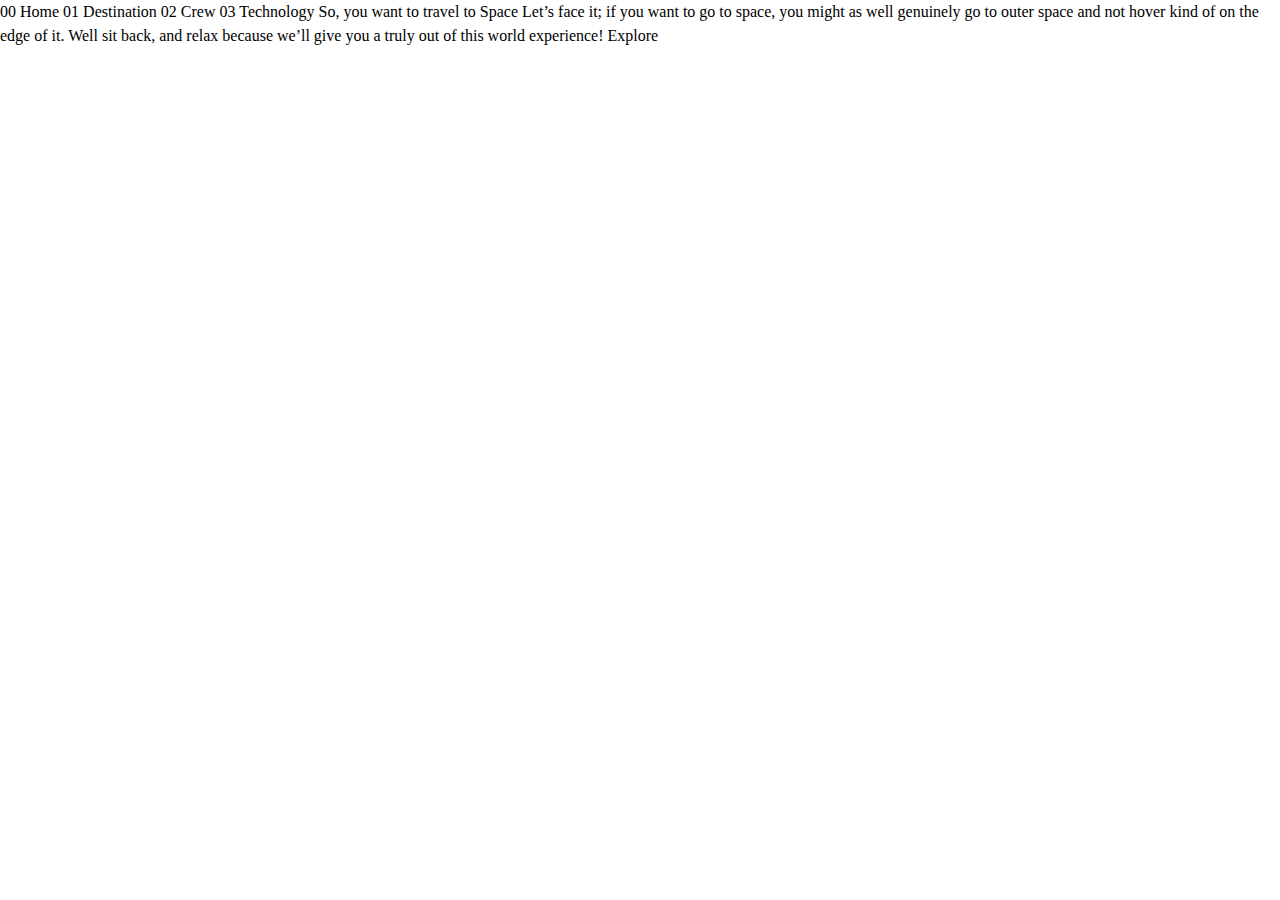
==== index.html @ bc47ebf8 "Created styles.css" ====
<!DOCTYPE html>
<html lang="en">
<head>
  <meta charset="UTF-8">
  <meta name="viewport" content="width=device-width, initial-scale=1.0">

  <link rel="icon" type="image/png" sizes="32x32" href="./assets/favicon-32x32.png">
  <link rel="stylesheet" href="styles.css">
  <title>Space tourism website</title>
</head>
<body>

  00 Home 
  01 Destination
  02 Crew
  03 Technology

  So, you want to travel to
  Space
  Let’s face it; if you want to go to space, you might as well genuinely go to 
  outer space and not hover kind of on the edge of it. Well sit back, and relax 
  because we’ll give you a truly out of this world experience!

  Explore

</body>
</html>
---- styles.css ----
/* ======================== 
      custom properties
======================== */
:root {
   --clr-dark: 230 35% 7%;
   --clr-light: 231 77% 90%;
   --clr-white: 0 0% 100%;
}
/* =============================
      css reset settings
============================== */
*,
*::before,
*::after {
  box-sizing: border-box;
}
body,
h1,
h2,
h3,
h4,
p,
figure,
blockquote,
dl,
dd {
  margin: 0;
}
ul[role='list'],
ol[role='list'] {
  list-style: none;
}
html:focus-within {
  scroll-behavior: smooth;
}
body {
  min-height: 100vh;
  text-rendering: optimizeSpeed;
  line-height: 1.5;
}
a:not([class]) {
  text-decoration-skip-ink: auto;
}
img,
picture {
  max-width: 100%;
  display: block;
}
input,
button,
textarea,
select {
  font: inherit;
}
@media (prefers-reduced-motion: reduce) {
  html:focus-within {
   scroll-behavior: auto;
  }
  
  *,
  *::before,
  *::after {
    animation-duration: 0.01ms !important;
    animation-iteration-count: 1 !important;
    transition-duration: 0.01ms !important;
    scroll-behavior: auto !important;
  }
}

/* =============================
      utility classes
============================== */
.flex {
   display: flex;
   gap: var(--gap, 1rem);
}
.grid {
   display: grid;
   gap: var(--gap, 1rem);
}
.container {
   padding: 0 2em;
   max-width: 1300px;
   margin: 0 auto;
}

.sr-only {
   position: absolute;
   width: 1px;
   height: 1px;
   padding: 0;
   margin: -1px;
   overflow: hidden;
   clip: rect(0, 0, 0, 0);
   white-space: nowrap; /* added line */
   border: 0;
 }

 /* colors */

.bg-dark { background-color: hsl( var(--clr-dark) );}
.bg-light { background-color: hsl( var(--clr-ligth) );}
.bg-white { background-color: hsl( var(--clr-white) );}

.txt-dark { color: hsl( var(--clr-dark) );}
.txt-light { color: hsl( var(--clr-light) );}
.txt-white { color: hsl( var(--clr-white) );}
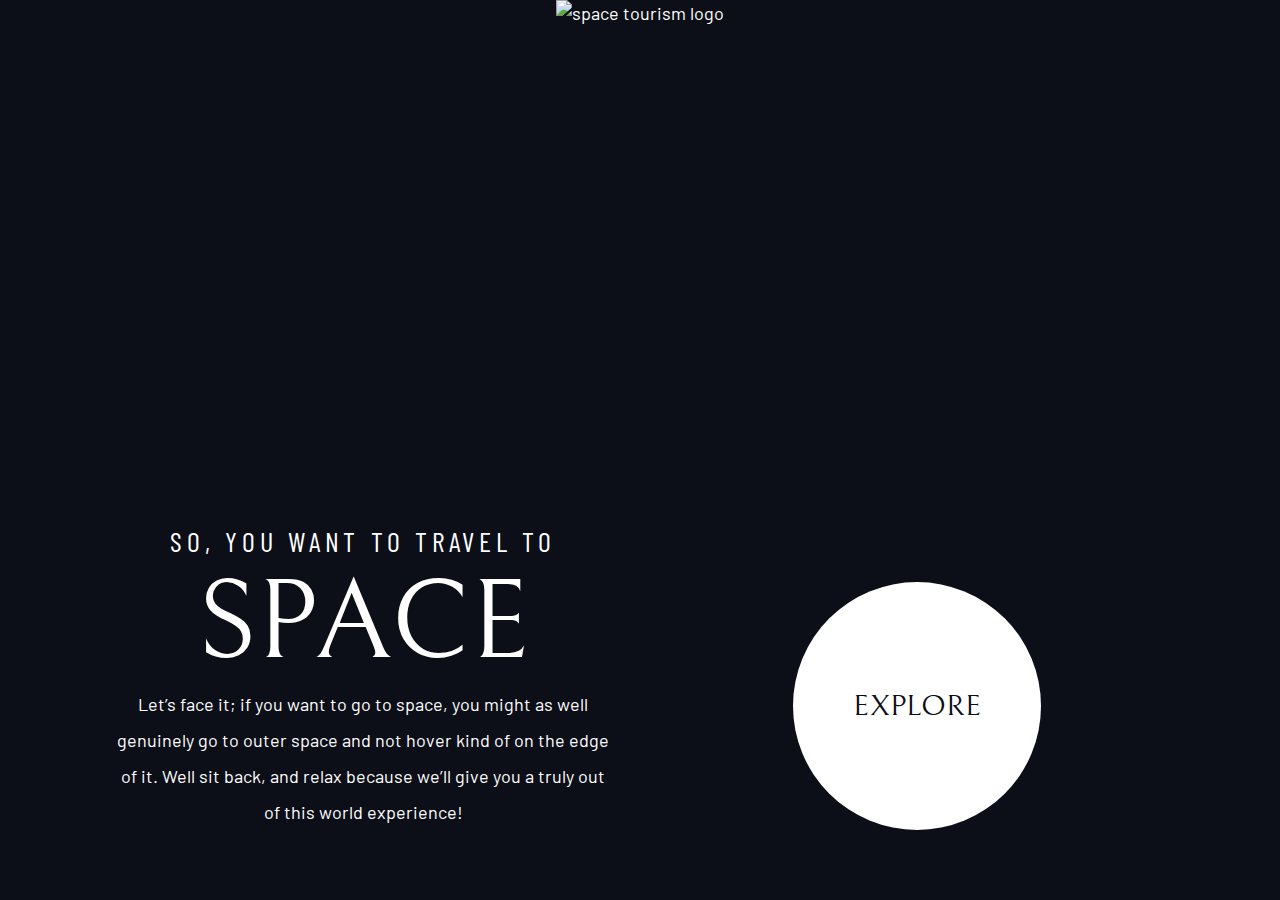
==== commit 7d17e8a8: "updated index.html, styles.css" ====
--- a/index.html
+++ b/index.html
@@ -8,20 +8,34 @@
   <link rel="stylesheet" href="styles.css">
   <title>Space tourism website</title>
 </head>
-<body>
+<body class="home">
 
-  00 Home 
-  01 Destination
-  02 Crew
-  03 Technology
+  <header class="header flex container">
+    <div>
+      <img src="./assets/shared/logo.svg" alt="space tourism logo">
+    </div>
+    <!-- <nav class="header__nav">
+      <ul class="primary-navigation underline flex" style="--gap: 4rem">
+        <li class="active"><a class="ff-bar-con txt-white let-spacing-2 uppercase" href="#"><span>00</span>Home</a></li>
+        <li><a class="ff-bar-con txt-white let-spacing-2 uppercase" href="#"><span>01</span>Destination</a></li>
+        <li><a class="ff-bar-con txt-white let-spacing-2 uppercase" href="#"><span>02</span>Crew</a></li>
+        <li><a class="ff-bar-con txt-white let-spacing-2 uppercase" href="#"><span>02</span>Technology</a></li>
+      </ul>
+    </nav> -->
+  </header>
 
-  So, you want to travel to
-  Space
-  Let’s face it; if you want to go to space, you might as well genuinely go to 
-  outer space and not hover kind of on the edge of it. Well sit back, and relax 
-  because we’ll give you a truly out of this world experience!
+  <div class="space grid-container">
+    <div class="space__content">
+      <p class="fs-28 ff-bar-con uppercase let-spacing-1" style="margin: 0 auto;">So, you want to travel to</p>
+      <p class="fs-150 ff-bel uppercase">space</p>
+      <p class="line-hei2">  Let’s face it; if you want to go to space, you might as well genuinely go to outer space and not hover kind of on the edge of it. Well sit back, and relax because we’ll give you a truly out of this world experience!</p>  
+    </div>
+    <div class="space__btn">
+      <a href="#" class="ff-bel uppercase bg-white txt-dark large-button">Explore</a>
+    </div>
 
-  Explore
+  </div>
+  
 
 </body>
 </html>--- a/styles.css
+++ b/styles.css
@@ -1,12 +1,59 @@
-
-/* ======================== 
+@import url('https://fonts.googleapis.com/css2?family=Barlow+Condensed:ital,wght@0,400;0,700;1,400&family=Barlow:ital,wght@0,400;0,700;1,400&family=Bellefair&display=swap');
+/* ========================
       custom properties
 ======================== */
 :root {
    --clr-dark: 230 35% 7%;
    --clr-light: 231 77% 90%;
    --clr-white: 0 0% 100%;
-}
+
+   /* font-families */
+   --ff-bel: "Bellefair", serif;
+   --ff-bar-con: "Barlow Condensed", sans-serif;
+   --ff-bar: "Barlow", sans-serif;
+
+   /* font-sizes */
+   font-size: .625rem;
+   --fs-10: 1rem;
+   --fs-14: 1.4rem;
+   --fs-16: 1.6rem;
+   --fs-18: 1.5rem;
+   --fs-28: 2rem;
+   --fs-32: 1.6rem;
+   --fs-56: 2.4rem;
+   --fs-100: 5.6rem;
+   --fs-150: clamp(8rem, 8vw + 1rem, 15rem);
+}
+
+@media (min-width: 560px) {
+  :root {
+      /* --fs-150: 15rem; */
+      --fs-100: 8rem;
+      --fs-56: 4rem;
+      --fs-32: 2.4rem;
+      --fs-28: 2rem;
+  }
+}
+
+@media (min-width: 820px) {
+  :root {
+      --fs-100: 10rem;
+      --fs-56: 5.6rem;
+      --fs-32: 3.2rem;
+      --fs-28: 2.8rem;
+  }
+}
+
+h1,
+h2,
+h3,
+h4,
+h5,
+h6,
+p {
+    font-weight: 400;
+}
+
 /* =============================
       css reset settings
 ============================== */
@@ -38,6 +85,17 @@
   min-height: 100vh;
   text-rendering: optimizeSpeed;
   line-height: 1.5;
+
+  font-family: var(--ff-bar);
+  font-size: 1.8rem;
+  background-color: hsl( var(--clr-dark) );
+  color: hsl( var(--clr-white) );
+
+  display: grid;
+  grid-template-rows: min-content 1fr;
+
+  background-size: cover;
+  background-position: bottom center;
 }
 a:not([class]) {
   text-decoration-skip-ink: auto;
@@ -73,16 +131,47 @@
 ============================== */
 .flex {
    display: flex;
-   gap: var(--gap, 1rem);
+   gap: var(--gap, 1.6rem);
 }
 .grid {
    display: grid;
-   gap: var(--gap, 1rem);
+   gap: var(--gap, 1.6rem);
 }
 .container {
    padding: 0 2em;
-   max-width: 1300px;
+   max-width: 200rem;
    margin: 0 auto;
+}
+
+/* grid-container settings */
+.grid-container {
+  display: grid;
+  text-align: center;
+  padding: 0 2em;
+  place-items: center;
+}
+.grid-container * {
+  max-width: 50ch;
+  text-align: center;
+}
+@media (min-width: 820px) {
+  .grid-container {
+    text-align: left;
+    column-gap: var(--container-gap, 4rem);
+    grid-template-columns: minmax(3rem, 1fr) repeat(2, minmax(0, 60rem)) minmax(3rem, 1fr);
+  }
+  
+  .grid-container > *:first-child {
+    grid-column: 2;
+  }
+
+  .grid-container > *:last-child {
+    grid-column: 3;
+  }
+}
+
+.flow > *:not(:first-child) {
+  margin-top: var(--flow-space, 1rem);
 }
 
 .sr-only {
@@ -100,9 +189,183 @@
  /* colors */
 
 .bg-dark { background-color: hsl( var(--clr-dark) );}
-.bg-light { background-color: hsl( var(--clr-ligth) );}
+.bg-light { background-color: hsl( var(--clr-light) );}
 .bg-white { background-color: hsl( var(--clr-white) );}
 
 .txt-dark { color: hsl( var(--clr-dark) );}
 .txt-light { color: hsl( var(--clr-light) );}
 .txt-white { color: hsl( var(--clr-white) );}
+
+.bg-opacity20 { background-color: hsl( var(--clr-light) / .2 );}
+
+/* typography */
+
+.ff-bel { font-family: var(--ff-bel); } 
+.ff-bar-con { font-family: var(--ff-bar-con); } 
+.ff-bar { font-family: var(--ff-bar); } 
+
+.let-spacing-1 { letter-spacing: 4.75px; } 
+.let-spacing-2 { letter-spacing: 2.7px; } 
+.let-spacing-3 { letter-spacing: 2.35px; } 
+
+.uppercase { text-transform: uppercase; }
+
+.fs-10 { font-size: var(--fs-10); }
+.fs-14 { font-size: var(--fs-14); }
+.fs-16 { font-size: var(--fs-16); }
+.fs-18 { font-size: var(--fs-18); }
+.fs-28 { font-size: var(--fs-28); }
+.fs-32 { font-size: var(--fs-32); }
+.fs-56 { font-size: var(--fs-56); }
+.fs-100 { font-size: var(--fs-100); }
+.fs-150 { font-size: var(--fs-150); }
+
+.fs-32,
+.fs-56,
+.fs-100,
+.fs-150 {
+   line-height: 1.1;
+}
+
+.fw-b {
+   font-weight: 700;
+}
+
+.line-hei2 {
+  line-height: 2;
+}
+.sect-title {
+  font-size: 2.8rem;
+  font-family: var(--ff-bar-con);
+  text-transform: uppercase;
+  letter-spacing: 4.75px;
+  margin-bottom: 4.8rem;
+}
+.sect-title > span {
+  color: hsl( var(--clr-white) / .25 );
+  font-weight: 700;
+  margin-right: 1rem;
+}
+
+/* =====================
+      components
+===================== */
+
+/* large-button */
+.large-button {
+  font-size: 3rem;
+  display: inline-grid;
+  place-items: center;
+  padding: 0 2em;
+  aspect-ratio: 1;
+  text-decoration: none;
+  border-radius: 50%;
+  position: relative;
+  z-index: 1;
+}
+.large-button::after {
+  content: '';
+  background: hsl( var(--clr-white) / .15 );
+  position: absolute;
+  z-index: -1;
+  width: 100%;
+  height: 100%;
+  border-radius: 50%;
+  opacity: 0;
+  transition: opacity 500ms linear, transform 750ms ease-in-out;
+}
+.large-button:hover::after,
+.large-button:focus::after {
+  opacity: 1;
+  transform: scale(1.5);
+}
+/* end of large-button */
+
+.primary-navigation {
+  list-style: none;
+  padding: 0;
+  margin: 0;
+  --underline-gap: 3rem;
+}
+.primary-navigation a {
+  text-decoration: none;
+}
+.primary-navigation span {
+  font-weight: 700;
+  margin-right: 1rem;
+}
+
+.underline > * {
+  padding: var(--underline-gap, 1rem) 0;
+  border: 0;
+  border-bottom: .2rem solid hsl( var(--clr-light) / 0 );
+  cursor: pointer;
+}
+.underline > *:hover,
+.underline > *:focus {
+  border-color: hsl( var(--clr-white) / .5 );
+}
+.underline > .active,
+.underline > [aria-selected="true"] {
+  color: hsl( var(--clr-white) );
+  border-color: hsl( var(--clr-white) );
+}
+
+/* slider buttons */
+.dot-indicators > * {
+  border-radius: 50%;
+  aspect-ratio: 1;
+  border: 0;
+  background-color: hsl( var(--clr-white) / .2 );
+  cursor: pointer;
+}
+.dot-indicators > *:hover,
+.dot-indicators > *:focus {
+  background-color: hsl( var(--clr-white) / .5 );
+}
+.dot-indicators > [aria-selected="true"] {
+  background-color: hsl( var(--clr-white) );
+}
+
+.nmbr-mod > * {
+  padding: 0 .8em;
+  display: block;
+  background: hsl( var(--clr-dark) );
+  border: 1px solid hsl( var(--clr-white) / .3 );
+}
+.nmbr-mod > *:hover,
+.nmbr-mod > *:focus {
+  border: 1px solid hsl( var(--clr-white) / .9 );
+  background: hsl( var(--clr-dark) );
+}
+.nmbr-mod > [aria-selected="true"] {
+  color: hsl( var(--clr-dark) );
+  background: hsl( var(--clr-white) );
+}
+
+/* =====================
+    pages specific
+===================== */
+
+/* home page */
+
+.space {
+  margin-bottom: 7rem;
+  align-items: end;
+}
+
+.home {
+  background-image: url(./assets/home/background-home-mobile.jpg);
+}
+
+@media (min-width: 560px) {
+  .home {
+    background-image: url(./assets/home/background-home-tablet.jpg);
+  }
+}
+
+@media (min-width: 820px) {
+  .home {
+    background-image: url(./assets/home/background-home-desktop.jpg);
+  }
+}
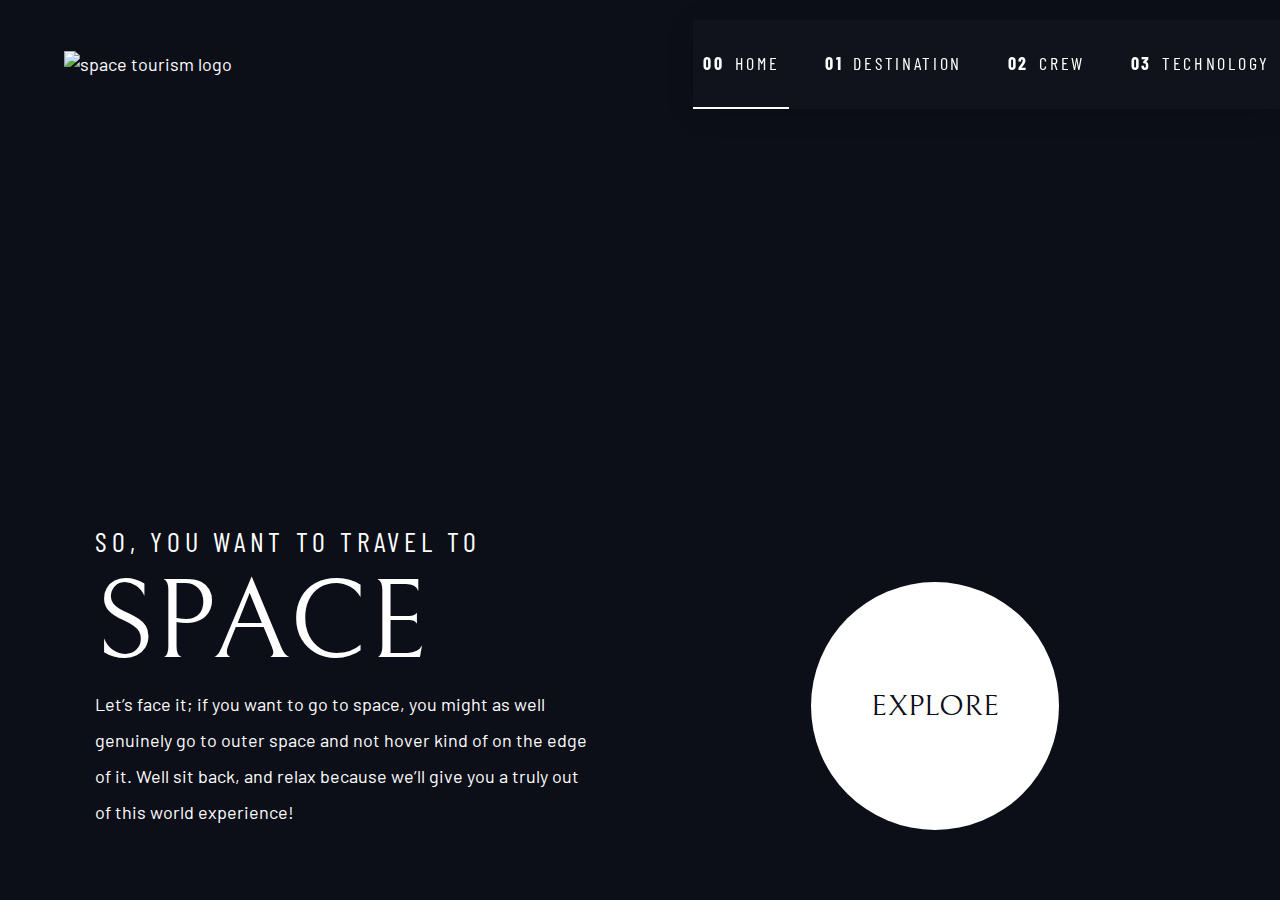
==== commit 6277efb2: "updated readme.md, index.html, script.js, styles.css" ====
--- a/index.html
+++ b/index.html
@@ -7,21 +7,24 @@
   <link rel="icon" type="image/png" sizes="32x32" href="./assets/favicon-32x32.png">
   <link rel="stylesheet" href="styles.css">
   <title>Space tourism website</title>
+  <script src="script.js" defer></script>
 </head>
 <body class="home">
 
-  <header class="header flex container">
-    <div>
-      <img src="./assets/shared/logo.svg" alt="space tourism logo">
+  <header class="header flex">
+    <div class="header__logo-wrapper">
+      <img class="header__logo" src="./assets/shared/logo.svg" alt="space tourism logo">
     </div>
-    <!-- <nav class="header__nav">
-      <ul class="primary-navigation underline flex" style="--gap: 4rem">
+    <button class="burger-btn" aria-controls="primary-navigation"><span class="sr-only" aria-expanded="false">Menu</span></button>
+
+    <nav class="header__nav">
+      <ul id="primary-navigation" class="primary-navigation underline flex">
         <li class="active"><a class="ff-bar-con txt-white let-spacing-2 uppercase" href="#"><span>00</span>Home</a></li>
         <li><a class="ff-bar-con txt-white let-spacing-2 uppercase" href="#"><span>01</span>Destination</a></li>
         <li><a class="ff-bar-con txt-white let-spacing-2 uppercase" href="#"><span>02</span>Crew</a></li>
-        <li><a class="ff-bar-con txt-white let-spacing-2 uppercase" href="#"><span>02</span>Technology</a></li>
+        <li><a class="ff-bar-con txt-white let-spacing-2 uppercase" href="#"><span>03</span>Technology</a></li>
       </ul>
-    </nav> -->
+    </nav>
   </header>
 
   <div class="space grid-container">
--- a/styles.css
+++ b/styles.css
@@ -85,6 +85,7 @@
   min-height: 100vh;
   text-rendering: optimizeSpeed;
   line-height: 1.5;
+  overflow-x: hidden;
 
   font-family: var(--ff-bar);
   font-size: 1.8rem;
@@ -96,6 +97,7 @@
 
   background-size: cover;
   background-position: bottom center;
+
 }
 a:not([class]) {
   text-decoration-skip-ink: auto;
@@ -147,12 +149,10 @@
 .grid-container {
   display: grid;
   text-align: center;
-  padding: 0 2em;
   place-items: center;
 }
 .grid-container * {
   max-width: 50ch;
-  text-align: center;
 }
 @media (min-width: 820px) {
   .grid-container {
@@ -160,11 +160,9 @@
     column-gap: var(--container-gap, 4rem);
     grid-template-columns: minmax(3rem, 1fr) repeat(2, minmax(0, 60rem)) minmax(3rem, 1fr);
   }
-  
   .grid-container > *:first-child {
     grid-column: 2;
   }
-
   .grid-container > *:last-child {
     grid-column: 3;
   }
@@ -282,13 +280,27 @@
 /* end of large-button */
 
 .primary-navigation {
+  --gap: 2vw;
   list-style: none;
   padding: 0;
   margin: 0;
   --underline-gap: 3rem;
-}
+  background: hsl( var(--clr-dark) / .95 );
+  box-shadow: 0 4px 30px rgba(0, 0, 0, 0.1);
+  backdrop-filter: blur(1.5rem);
+  -webkit-backdrop-filter: blur(1.5rem);
+}
+@supports (backdrop-filter: blur(1rem)) {
+  .primary-navigation {
+      background: hsl( var(--clr-white) / .02);
+      backdrop-filter: blur(1.5rem);
+      -webkit-backdrop-filter: blur(1.5rem);
+  }
+}
+
 .primary-navigation a {
   text-decoration: none;
+  padding: 0 1rem;
 }
 .primary-navigation span {
   font-weight: 700;
@@ -309,6 +321,75 @@
 .underline > [aria-selected="true"] {
   color: hsl( var(--clr-white) );
   border-color: hsl( var(--clr-white) );
+}
+
+.header {
+  margin-top: 2rem;
+  width: 100%;
+  align-items: center;
+  justify-content: space-between;
+}
+.header__logo {
+    margin: 2rem clamp(3.5rem, 5vw, 6.5rem);
+}
+
+.burger-btn {
+  display: none;
+}
+
+@media (max-width: 560px) {
+  .primary-navigation {
+    list-style: none;
+    padding: min(30rem, 15vh) 4rem;
+    margin: 0;
+    flex-direction: column;
+    position: fixed;
+    inset: 0 0 0 30%;
+    z-index: 100;
+    --underline-gap: 1.5rem;
+    transform: translateX(100%);
+    transition: transform 500ms ease-in-out;
+  }
+  .primary-navigation[data-visible="true"] {
+    transform: translateX(0);
+  }
+
+  .primary-navigation.underline > * {
+    border: 0;
+  }
+
+  .burger-btn {
+    display: block;
+    position: absolute;
+    z-index: 200;
+    right: 3rem;
+    top: 5rem;
+    background: transparent;
+    border: 0;
+    background-image: url(./assets/shared/icon-hamburger.svg);
+    width: 4rem;
+    aspect-ratio: 1;
+    background-repeat: no-repeat;
+  }
+  .burger-btn[aria-expanded="true"] {
+    background-image: url(./assets/shared/icon-close.svg);
+  }
+  .burger-btn:focus-visible {
+    outline: 5px solid white;
+    outline-offset: 5px;
+  }
+}
+
+@media (min-width: 35em) and (max-width: 45em) {
+  .primary-navigation {
+      /* padding-inline: 3rem; */
+      padding-inline: 4vw;
+
+  }
+  
+  .primary-navigation a > span {
+      display: none;
+  }
 }
 
 /* slider buttons */
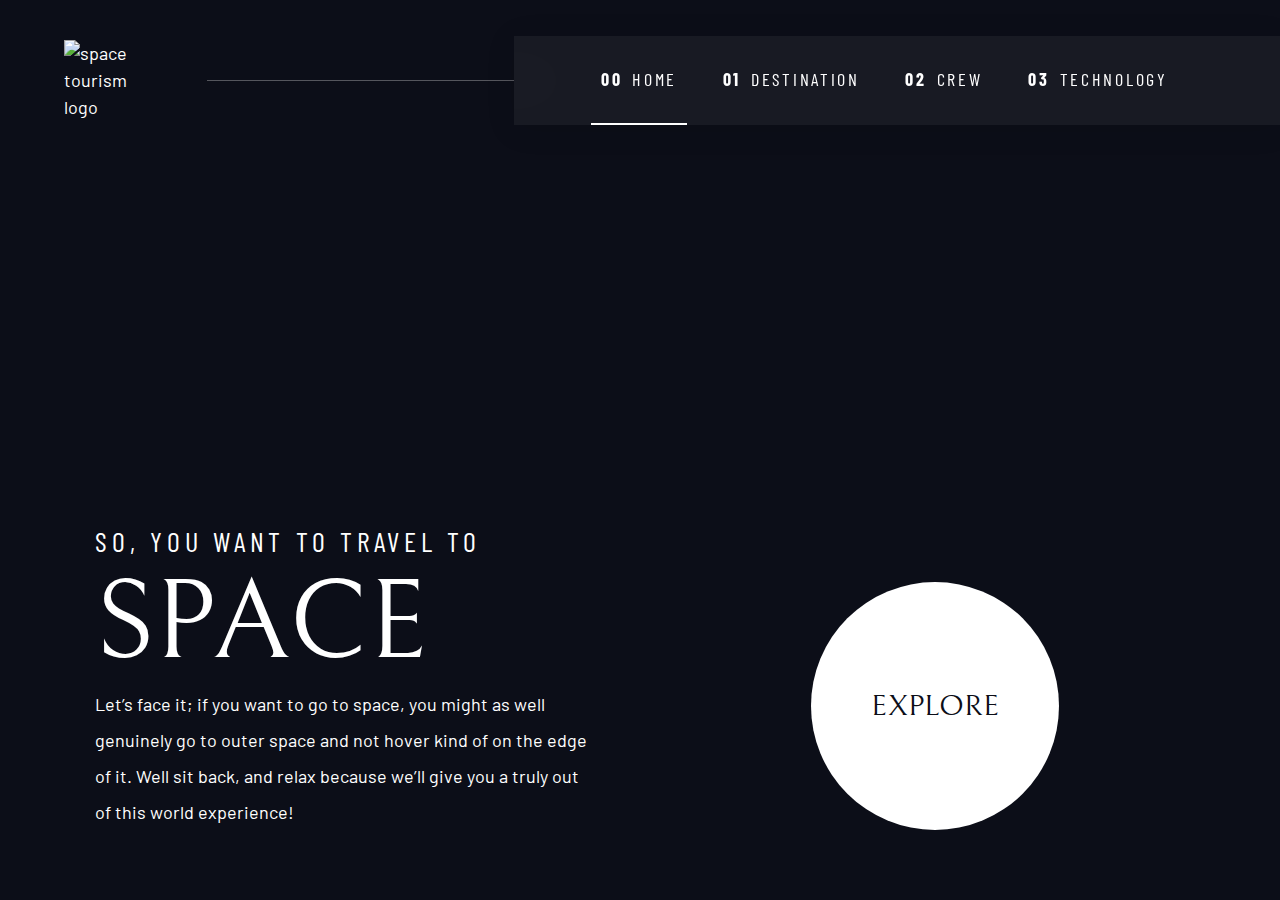
==== commit a7048c25: "updated readme.md, index.html, styles.css" ====
--- a/index.html
+++ b/index.html
@@ -19,15 +19,15 @@
 
     <nav class="header__nav">
       <ul id="primary-navigation" class="primary-navigation underline flex">
-        <li class="active"><a class="ff-bar-con txt-white let-spacing-2 uppercase" href="#"><span>00</span>Home</a></li>
-        <li><a class="ff-bar-con txt-white let-spacing-2 uppercase" href="#"><span>01</span>Destination</a></li>
-        <li><a class="ff-bar-con txt-white let-spacing-2 uppercase" href="#"><span>02</span>Crew</a></li>
-        <li><a class="ff-bar-con txt-white let-spacing-2 uppercase" href="#"><span>03</span>Technology</a></li>
+        <li class="active"><a class="ff-bar-con txt-white let-spacing-2 uppercase" href="#"><span aria-hidden="true">00</span>Home</a></li>
+        <li><a class="ff-bar-con txt-white let-spacing-2 uppercase" href="#"><span aria-hidden="true">01</span>Destination</a></li>
+        <li><a class="ff-bar-con txt-white let-spacing-2 uppercase" href="#"><span aria-hidden="true">02</span>Crew</a></li>
+        <li><a class="ff-bar-con txt-white let-spacing-2 uppercase" href="#"><span aria-hidden="true">03</span>Technology</a></li>
       </ul>
     </nav>
   </header>
-
-  <div class="space grid-container">
+  
+  <main class="space grid-container">
     <div class="space__content">
       <p class="fs-28 ff-bar-con uppercase let-spacing-1" style="margin: 0 auto;">So, you want to travel to</p>
       <p class="fs-150 ff-bel uppercase">space</p>
@@ -36,8 +36,7 @@
     <div class="space__btn">
       <a href="#" class="ff-bel uppercase bg-white txt-dark large-button">Explore</a>
     </div>
-
-  </div>
+  </main>  
   
 
 </body>
--- a/styles.css
+++ b/styles.css
@@ -147,6 +147,7 @@
 
 /* grid-container settings */
 .grid-container {
+  padding: 0 2em;
   display: grid;
   text-align: center;
   place-items: center;
@@ -156,6 +157,7 @@
 }
 @media (min-width: 820px) {
   .grid-container {
+    padding: 0;
     text-align: left;
     column-gap: var(--container-gap, 4rem);
     grid-template-columns: minmax(3rem, 1fr) repeat(2, minmax(0, 60rem)) minmax(3rem, 1fr);
@@ -282,19 +284,19 @@
 .primary-navigation {
   --gap: 2vw;
   list-style: none;
-  padding: 0;
+  padding: 0 8vw 0 6vw;
   margin: 0;
   --underline-gap: 3rem;
   background: hsl( var(--clr-dark) / .95 );
   box-shadow: 0 4px 30px rgba(0, 0, 0, 0.1);
-  backdrop-filter: blur(1.5rem);
-  -webkit-backdrop-filter: blur(1.5rem);
+  backdrop-filter: blur(2rem);
+  -webkit-backdrop-filter: blur(2rem);
 }
 @supports (backdrop-filter: blur(1rem)) {
   .primary-navigation {
-      background: hsl( var(--clr-white) / .02);
-      backdrop-filter: blur(1.5rem);
-      -webkit-backdrop-filter: blur(1.5rem);
+      background: hsl( var(--clr-white) / .05);
+      backdrop-filter: blur(2rem);
+      -webkit-backdrop-filter: blur(2rem);
   }
 }
 
@@ -328,9 +330,26 @@
   width: 100%;
   align-items: center;
   justify-content: space-between;
+  position: relative;
 }
 .header__logo {
-    margin: 2rem clamp(3.5rem, 5vw, 6.5rem);
+  margin: 2rem clamp(3.5rem, 5vw, 6.5rem);
+}
+@media (min-width: 820px) {
+    
+  .header::after {
+    content: '';
+    display: block;
+    position: relative;
+    height: 1px;
+    width: 100%;
+    margin-right: -5rem;
+    background: hsl( var(--clr-white) / .3);
+    order: 1;
+  }
+  nav {
+    order: 2;
+  }
 }
 
 .burger-btn {
@@ -363,7 +382,7 @@
     position: absolute;
     z-index: 200;
     right: 3rem;
-    top: 5rem;
+    top: 3rem;
     background: transparent;
     border: 0;
     background-image: url(./assets/shared/icon-hamburger.svg);
@@ -380,15 +399,15 @@
   }
 }
 
-@media (min-width: 35em) and (max-width: 45em) {
+@media (min-width: 560px) and (max-width: 820px) {
   .primary-navigation {
-      /* padding-inline: 3rem; */
-      padding-inline: 4vw;
-
-  }
-  
+    padding-inline: 4vw;
+  }
   .primary-navigation a > span {
-      display: none;
+    display: none;
+  }
+  .header {
+    margin: 0;
   }
 }
 
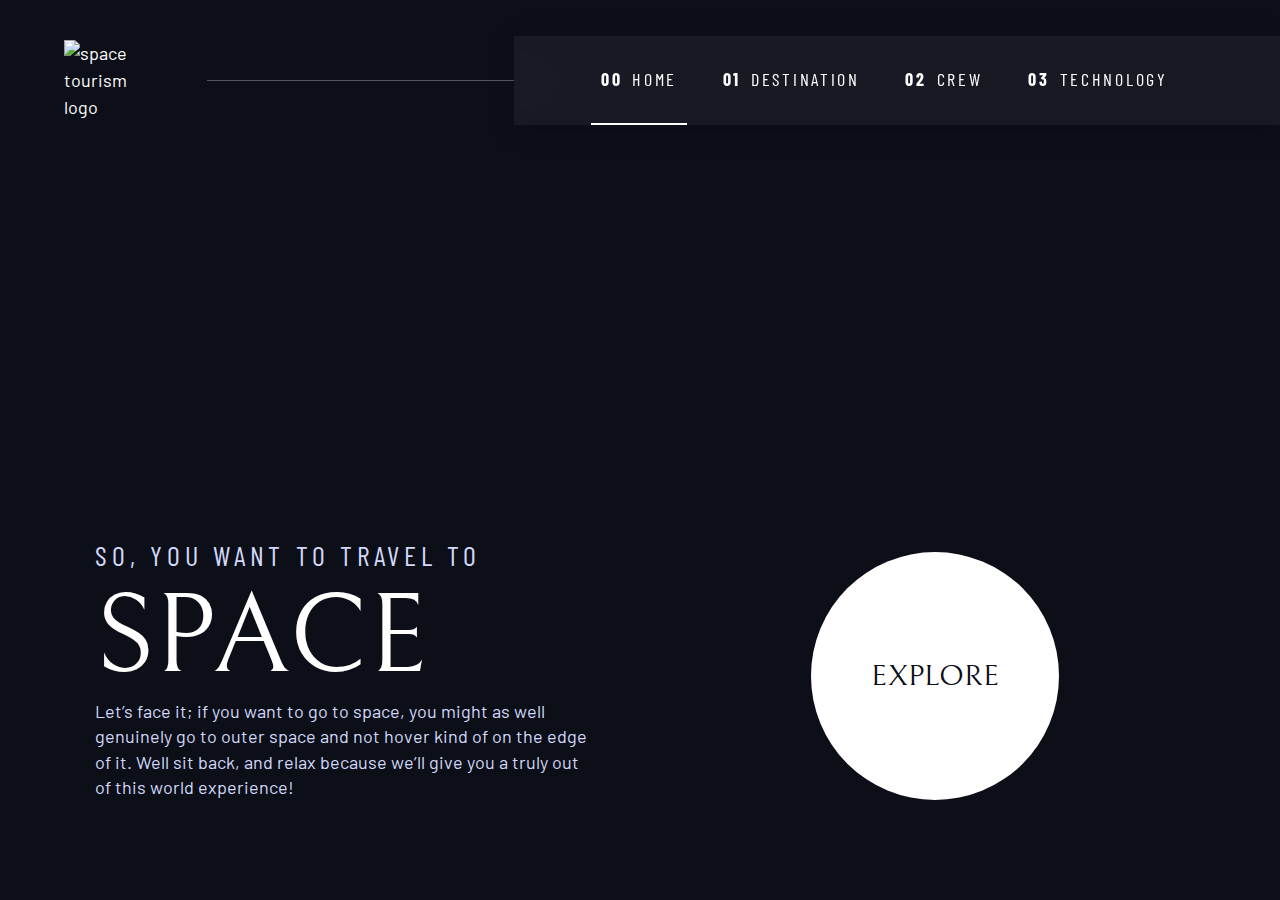
==== commit 6de8e510: "Merge pull request #4 from DannyLenk/fix-disadvantages" ====
--- a/index.html
+++ b/index.html
@@ -3,41 +3,40 @@
 <head>
   <meta charset="UTF-8">
   <meta name="viewport" content="width=device-width, initial-scale=1.0">
-
   <link rel="icon" type="image/png" sizes="32x32" href="./assets/favicon-32x32.png">
   <link rel="stylesheet" href="styles.css">
   <title>Space tourism website</title>
   <script src="script.js" defer></script>
 </head>
+
 <body class="home">
+  <a class="skip-to-content" href="#main">Skip to content</a>
 
   <header class="header flex">
     <div class="header__logo-wrapper">
       <img class="header__logo" src="./assets/shared/logo.svg" alt="space tourism logo">
     </div>
     <button class="burger-btn" aria-controls="primary-navigation"><span class="sr-only" aria-expanded="false">Menu</span></button>
-
     <nav class="header__nav">
       <ul id="primary-navigation" class="primary-navigation underline flex">
-        <li class="active"><a class="ff-bar-con txt-white let-spacing-2 uppercase" href="#"><span aria-hidden="true">00</span>Home</a></li>
-        <li><a class="ff-bar-con txt-white let-spacing-2 uppercase" href="#"><span aria-hidden="true">01</span>Destination</a></li>
-        <li><a class="ff-bar-con txt-white let-spacing-2 uppercase" href="#"><span aria-hidden="true">02</span>Crew</a></li>
-        <li><a class="ff-bar-con txt-white let-spacing-2 uppercase" href="#"><span aria-hidden="true">03</span>Technology</a></li>
+        <li class="active"><a class="ff-bar-con txt-white let-spacing-2 uppercase" href="index.html"><span aria-hidden="true">00</span>Home</a></li>
+        <li><a class="ff-bar-con txt-white let-spacing-2 uppercase" href="destination.html"><span aria-hidden="true">01</span>Destination</a></li>
+        <li><a class="ff-bar-con txt-white let-spacing-2 uppercase" href="crew.html"><span aria-hidden="true">02</span>Crew</a></li>
+        <li><a class="ff-bar-con txt-white let-spacing-2 uppercase" href="technology.html"><span aria-hidden="true">03</span>Technology</a></li>
       </ul>
     </nav>
   </header>
   
-  <main class="space grid-container">
+  <main id="main" class="space grid-container">
     <div class="space__content">
-      <p class="fs-28 ff-bar-con uppercase let-spacing-1" style="margin: 0 auto;">So, you want to travel to</p>
-      <p class="fs-150 ff-bel uppercase">space</p>
-      <p class="line-hei2">  Let’s face it; if you want to go to space, you might as well genuinely go to outer space and not hover kind of on the edge of it. Well sit back, and relax because we’ll give you a truly out of this world experience!</p>  
+      <p class="fs-28 ff-bar-con uppercase let-spacing-1 txt-light" style="margin: 0 auto;">So, you want to travel to</p>
+      <h1 class="fs-150 ff-bel uppercase">space</h1>
+      <p class="line-hei2 txt-light">  Let’s face it; if you want to go to space, you might as well genuinely go to outer space and not hover kind of on the edge of it. Well sit back, and relax because we’ll give you a truly out of this world experience!</p>  
     </div>
     <div class="space__btn">
-      <a href="#" class="ff-bel uppercase bg-white txt-dark large-button">Explore</a>
+      <a href="destination.html" class="ff-bel uppercase bg-white txt-dark large-button">Explore</a>
     </div>
-  </main>  
-  
+  </main>
 
 </body>
 </html>--- a/styles.css
+++ b/styles.css
@@ -18,29 +18,31 @@
    --fs-14: 1.4rem;
    --fs-16: 1.6rem;
    --fs-18: 1.5rem;
-   --fs-28: 2rem;
+   --fs-28: 2.8rem;
    --fs-32: 1.6rem;
    --fs-56: 2.4rem;
    --fs-100: 5.6rem;
    --fs-150: clamp(8rem, 8vw + 1rem, 15rem);
+   --fs-sect-title: 1.8rem;
 }
 
 @media (min-width: 560px) {
   :root {
-      /* --fs-150: 15rem; */
-      --fs-100: 8rem;
-      --fs-56: 4rem;
-      --fs-32: 2.4rem;
-      --fs-28: 2rem;
+    --fs-100: 8rem;
+    --fs-56: 4rem;
+    --fs-32: 2.4rem;
+    --fs-28: 2.8rem;
+    --fs-sect-title: 2.8rem;
   }
 }
 
 @media (min-width: 820px) {
   :root {
-      --fs-100: 10rem;
-      --fs-56: 5.6rem;
-      --fs-32: 3.2rem;
-      --fs-28: 2.8rem;
+    --fs-100: 10rem;
+    --fs-56: 5.6rem;
+    --fs-32: 3.2rem;
+    --fs-28: 2.8rem;
+    --fs-16: 1.8rem;
   }
 }
 
@@ -97,7 +99,6 @@
 
   background-size: cover;
   background-position: bottom center;
-
 }
 a:not([class]) {
   text-decoration-skip-ink: auto;
@@ -132,17 +133,17 @@
       utility classes
 ============================== */
 .flex {
-   display: flex;
-   gap: var(--gap, 1.6rem);
+  display: flex;
+  gap: var(--gap, 1.6rem);
 }
 .grid {
-   display: grid;
-   gap: var(--gap, 1.6rem);
+  display: grid;
+  gap: var(--gap, 1.6rem);
 }
 .container {
-   padding: 0 2em;
-   max-width: 200rem;
-   margin: 0 auto;
+  padding: 0 2em;
+  max-width: 200rem;
+  margin: 0 auto;
 }
 
 /* grid-container settings */
@@ -185,6 +186,20 @@
    white-space: nowrap; /* added line */
    border: 0;
  }
+ .skip-to-content {
+  position: absolute;
+  left: 20%;
+  z-index: 999;
+  background: hsl( var(--clr-white) );
+  color: hsl( var(--clr-dark) );
+  padding: .5em 1em;
+  margin-inline: auto;
+  transform: translateY(-100%);
+  transition: transform 250ms ease-in;
+}
+.skip-to-content:focus {
+  transform: translateY(0);
+}
 
  /* colors */
 
@@ -231,15 +246,17 @@
    font-weight: 700;
 }
 
+.line-hei1 {
+  line-height: 1.6;
+}
 .line-hei2 {
-  line-height: 2;
+  line-height: 1.4;
 }
 .sect-title {
   font-size: 2.8rem;
   font-family: var(--ff-bar-con);
   text-transform: uppercase;
   letter-spacing: 4.75px;
-  margin-bottom: 4.8rem;
 }
 .sect-title > span {
   color: hsl( var(--clr-white) / .25 );
@@ -262,6 +279,7 @@
   border-radius: 50%;
   position: relative;
   z-index: 1;
+  outline: none;
 }
 .large-button::after {
   content: '';
@@ -281,6 +299,10 @@
 }
 /* end of large-button */
 
+.tab-list > button {
+  background: none;
+}
+
 .primary-navigation {
   --gap: 2vw;
   list-style: none;
@@ -326,7 +348,7 @@
 }
 
 .header {
-  margin-top: 2rem;
+  margin: 2rem 0 2rem;
   width: 100%;
   align-items: center;
   justify-content: space-between;
@@ -407,7 +429,8 @@
     display: none;
   }
   .header {
-    margin: 0;
+    margin-bottom: 2rem;
+    margin-top: 0;
   }
 }
 
@@ -450,22 +473,292 @@
 /* home page */
 
 .space {
-  margin-bottom: 7rem;
+  margin-bottom: 10rem;
   align-items: end;
 }
-
 .home {
   background-image: url(./assets/home/background-home-mobile.jpg);
-}
-
+  background-size: cover;
+  background-position: top right;
+}
 @media (min-width: 560px) {
   .home {
     background-image: url(./assets/home/background-home-tablet.jpg);
   }
 }
-
 @media (min-width: 820px) {
   .home {
     background-image: url(./assets/home/background-home-desktop.jpg);
   }
 }
+
+/* destination page */
+
+.destination-body {
+  background-image: url(./assets/destination/background-destination-mobile.jpg);
+  background-size: cover;
+  background-position: top left;
+}
+.destination {
+  margin-bottom: 7rem;
+  align-items: end;
+}
+.grid-container--destination {
+  grid-template-areas: 
+  'title'
+  'img'
+  'tabs'
+  'article';
+}
+.grid-container--destination > .sect-title {
+  width: 100%;
+  grid-area: title;
+}
+.grid-container--destination > .img {
+  width: 60%;
+  grid-area: img;
+}
+.grid-container--destination > .tab-list {
+  grid-area: tabs;
+}
+.grid-container--destination > .destination__article {
+  grid-area: article;
+}
+
+.destination__article > .line-hei1 {
+  padding-bottom: 3rem;
+  margin-bottom: 3rem;
+  border-bottom: 1px solid hsl( var(--clr-white) / .2);
+}
+.destination__data {
+  flex-direction: column;
+  --gap: 3rem;
+}
+
+/* crew page */
+
+.crew-body {
+  background-image: url(./assets/crew/background-crew-mobile.jpg);
+}
+@media (min-width: 35rem) {
+  .crew-body {
+      background-position: center center;
+      background-image: url(./assets/crew/background-crew-tablet.jpg);
+  }
+}
+@media (min-width: 45rem) {
+  .crew-body {
+      background-image: url(./assets/crew/background-crew-desktop.jpg);
+  }
+} 
+
+.grid-container--crew {
+  --flow-space: 2rem;
+  grid-template-areas: 
+      'title'
+      'img'
+      'tabs'
+      'article';
+  margin-bottom: 4rem;
+}
+.grid-container--crew > .img {
+  grid-area: img;
+  max-width: 60%;
+  border-bottom: 1px solid hsl( var(--clr-white) / .2);
+}
+.grid-container--crew > .dot-indicators {
+  grid-area: tabs;
+}
+.grid-container--crew > .crew__article {
+  grid-area: article;
+
+}
+
+/* technology page */
+
+.technology-body {
+  background-image: url(./assets/technology/background-technology-mobile.jpg);
+}
+@media (min-width: 35rem) {
+  .technology-body {
+      background-position: center center;
+      background-image: url(./assets/technology/background-technology-tablet.jpg);
+  }
+}
+@media (min-width: 45rem) {
+  .technology-body {
+      background-image: url(./assets/technology/background-technology-desktop.jpg);
+  }
+} 
+
+.grid-container--technology {
+  display: grid;
+  --flow-space: 2rem;
+  grid-template-areas: 
+      'title'
+      'img'
+      'tabs'
+      'article';
+  margin-bottom: 4rem;
+  justify-items: center;
+  text-align: center;
+}
+.grid-container--technology > .img {
+  grid-area: img;
+  width: 100vw;
+}
+.grid-container--technology > .sect-title {
+  grid-area: title;
+}
+.grid-container--technology > .dot-indicators {
+  grid-area: tabs;
+}
+.grid-container--technology > .technology__article {
+  grid-area: article;
+  margin-top: 3rem;
+  display: flex;
+  flex-direction: column;
+  align-items: flex-start;
+}
+@media(max-width: 820px) {
+  .technology__article * {
+    margin: 0 auto;
+  }
+}
+.technology__article > * {
+  max-width: 50ch;
+}
+.img--tech-big {
+  height: 330px;
+}
+.img--tech-big img {
+  height: 100%;
+  object-fit: cover;
+  object-position: bottom center;
+}
+.img--tech-capsule img {
+  object-position: center center;
+}
+
+.img > img {
+  width: 100%;
+}
+
+/*________ layout media queries ________*/
+
+@media (min-width: 560px) {
+  /* destination page queries */
+  .destination-body {
+    background-image: url(./assets/destination/background-destination-tablet.jpg);
+  }
+  .destination > .sect-title,
+  .crew > .sect-title {
+    text-align: left;
+    justify-self: left;
+  }
+  .destination__data {
+    flex-direction: row;
+    justify-content: space-evenly;
+  }
+
+  /* crew page queries */
+  .grid-container--crew {
+    --flow-space: 3rem;
+    grid-template-areas: 
+        'title'
+        'article'
+        'tabs'
+        'img';
+    margin-bottom: 0;
+  }
+}
+
+@media (min-width: 820px) {
+  /* destination page queries */
+  .destination-body {
+    background-image: url(./assets/destination/background-destination-desktop.jpg);
+  }
+  .destination__content {
+    text-align: left;
+    align-items: flex-start;
+  }
+  .destination__data {
+    justify-content: flex-start;
+    --gap: 7vw;
+  }
+  .grid-container--destination {
+    grid-template-areas: 
+        '. title title .'
+        '. img tabs .'
+        '. img article .';
+    justify-items: start;
+    align-content: start;
+  }
+  .grid-container--destination > .img {
+    width: 70%;
+    align-self: start;
+    justify-self: center;
+  }
+
+  /* crew page queries */
+
+  .grid-container--crew {
+    align-content: end;
+    grid-template-columns: minmax(3rem, 1fr) minmax(0, 70rem) minmax(0, 50rem) minmax(1rem, 3fr);
+    justify-items: center;
+    grid-template-areas: 
+        '. title title .'
+        '. article img .'
+        '. tabs img .';
+  }
+  .grid-container--crew > .img {
+      grid-column: span 2;
+      align-self: end; 
+      max-width: 60vw;
+  }
+  .grid-container--crew * {
+    max-width: 100%;
+  }
+  .img--crew > img {
+    height: 385px;
+    object-fit: cover;
+  }
+
+  /* technology page queries */
+
+  .grid-container--technology {
+    align-content: start;
+    grid-template-columns: minmax(3rem, 1fr) minmax(10rem, 20rem) minmax(40rem, 70rem) minmax(30rem, 5fr);
+    justify-items: end;
+    justify-content: flex-end;
+    grid-template-areas: 
+        '. title title .'
+        '. tabs article img'
+  }
+  .img--tech-small {
+    display: none;
+  }
+  .img--tech-big {
+    display: block;
+    max-width: 29vw;
+    object-fit: cover;
+    justify-self: end;
+    height: 100%;
+  }
+  .grid-container--technology > .dot-indicators {
+    flex-direction: column;
+    align-self: center;
+    justify-self: center;
+  }
+  .nmbr-mod * {
+    height: 7rem;
+    width: 7rem;
+    padding: 0;
+  }
+  .technology__article {
+    text-align: left;
+    width: 100%;
+    align-self: center;
+  }
+}
+
